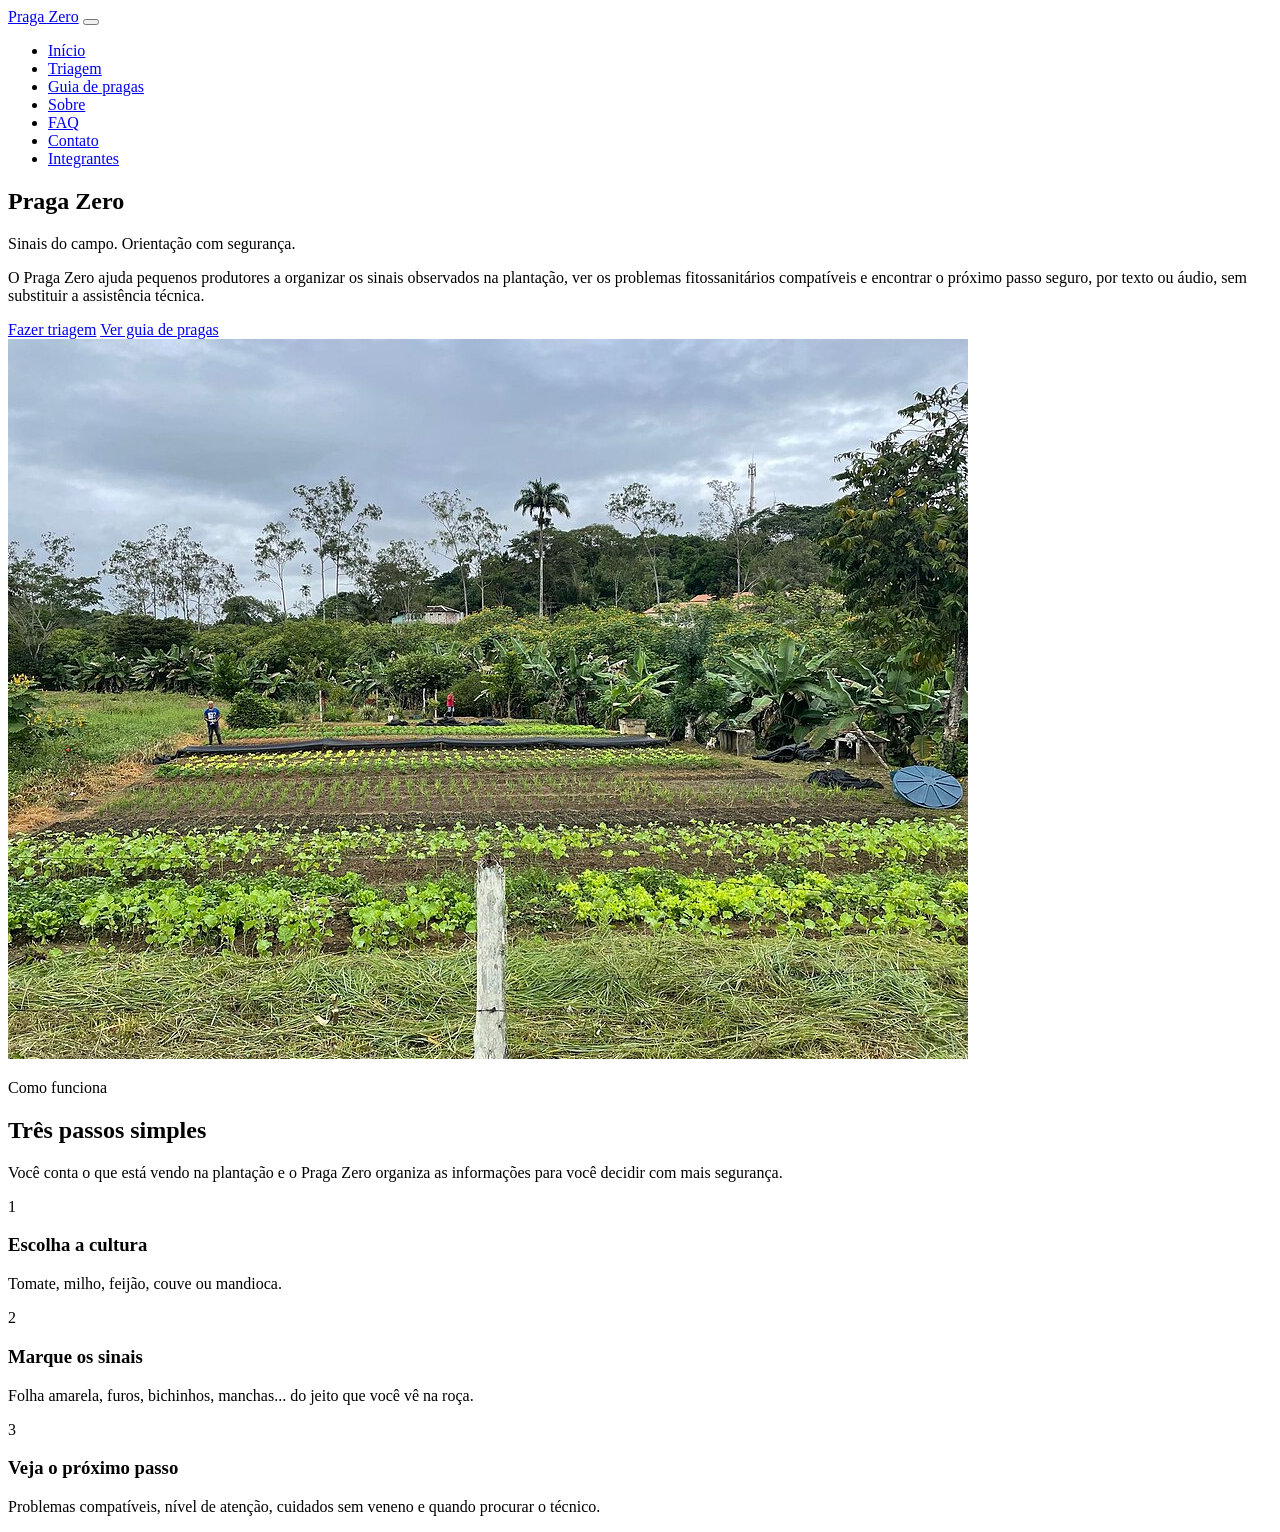
==== index.html @ ce3b55a1 "index: cabecalho com a marca, o menu e o texto do hero" ====
<!DOCTYPE html>
<html lang="pt-BR">
<head>
    <meta charset="UTF-8">
    <meta name="viewport" content="width=device-width, initial-scale=1">
    <title>Praga Zero | Sinais do campo. Orientação com segurança.</title>
    <meta name="description" content="Triagem orientativa para o pequeno agricultor familiar: organize os sinais da plantação, veja os problemas compatíveis e o próximo passo seguro.">
    <link rel="stylesheet" href="css/style.css">
    <link rel="icon" href="assets/icons/sprout.svg" type="image/svg+xml">
</head>
<body>
    <header class="topo">
        <div class="container topo__conteudo">
            <a class="marca" href="index.html">Praga Zero</a>
            <button class="menu-botao" type="button" aria-label="Abrir menu" aria-expanded="false" aria-controls="menu-principal">
                <span></span>
                <span></span>
                <span></span>
            </button>
            <nav class="menu" id="menu-principal" aria-label="Menu principal">
                <ul>
                    <li><a href="index.html" aria-current="page">Início</a></li>
                    <li><a href="pagina-solucao-1.html">Triagem</a></li>
                    <li><a href="pagina-solucao-2.html">Guia de pragas</a></li>
                    <li><a href="sobre.html">Sobre</a></li>
                    <li><a href="faq.html">FAQ</a></li>
                    <li><a href="contato.html">Contato</a></li>
                    <li><a href="integrantes.html">Integrantes</a></li>
                </ul>
            </nav>
        </div>
    </header>

    <main id="conteudo">
        <section class="hero">
            <div class="container hero__grade">
                <div>
                    <h1>Praga Zero</h1>
                    <p class="hero__slogan">Sinais do campo. Orientação com segurança.</p>
                    <p>O Praga Zero ajuda pequenos produtores a organizar os sinais observados na plantação, ver os problemas fitossanitários compatíveis e encontrar o próximo passo seguro, por texto ou áudio, sem substituir a assistência técnica.</p>
                    <div class="acoes">
                        <a class="btn btn--claro" href="pagina-solucao-1.html">Fazer triagem</a>
                        <a class="btn" href="pagina-solucao-2.html">Ver guia de pragas</a>
                    </div>
                </div>
                <img src="assets/images/horta-familiar.jpg" alt="Horta de uma família agricultora em Uruçuca, na Bahia, com canteiros de verduras" width="960" height="720">
            </div>
        </section>

        <section class="secao">
            <div class="container">
                <p class="sobretitulo">Como funciona</p>
                <h2>Três passos simples</h2>
                <p class="intro">Você conta o que está vendo na plantação e o Praga Zero organiza as informações para você decidir com mais segurança.</p>
                <div class="grade grade--3">
                    <div class="card">
                        <span class="numero">1</span>
                        <h3>Escolha a cultura</h3>
                        <p>Tomate, milho, feijão, couve ou mandioca.</p>
                    </div>
                    <div class="card">
                        <span class="numero">2</span>
                        <h3>Marque os sinais</h3>
                        <p>Folha amarela, furos, bichinhos, manchas... do jeito que você vê na roça.</p>
                    </div>
                    <div class="card">
                        <span class="numero">3</span>
                        <h3>Veja o próximo passo</h3>
                        <p>Problemas compatíveis, nível de atenção, cuidados sem veneno e quando procurar o técnico.</p>
                    </div>
                </div>
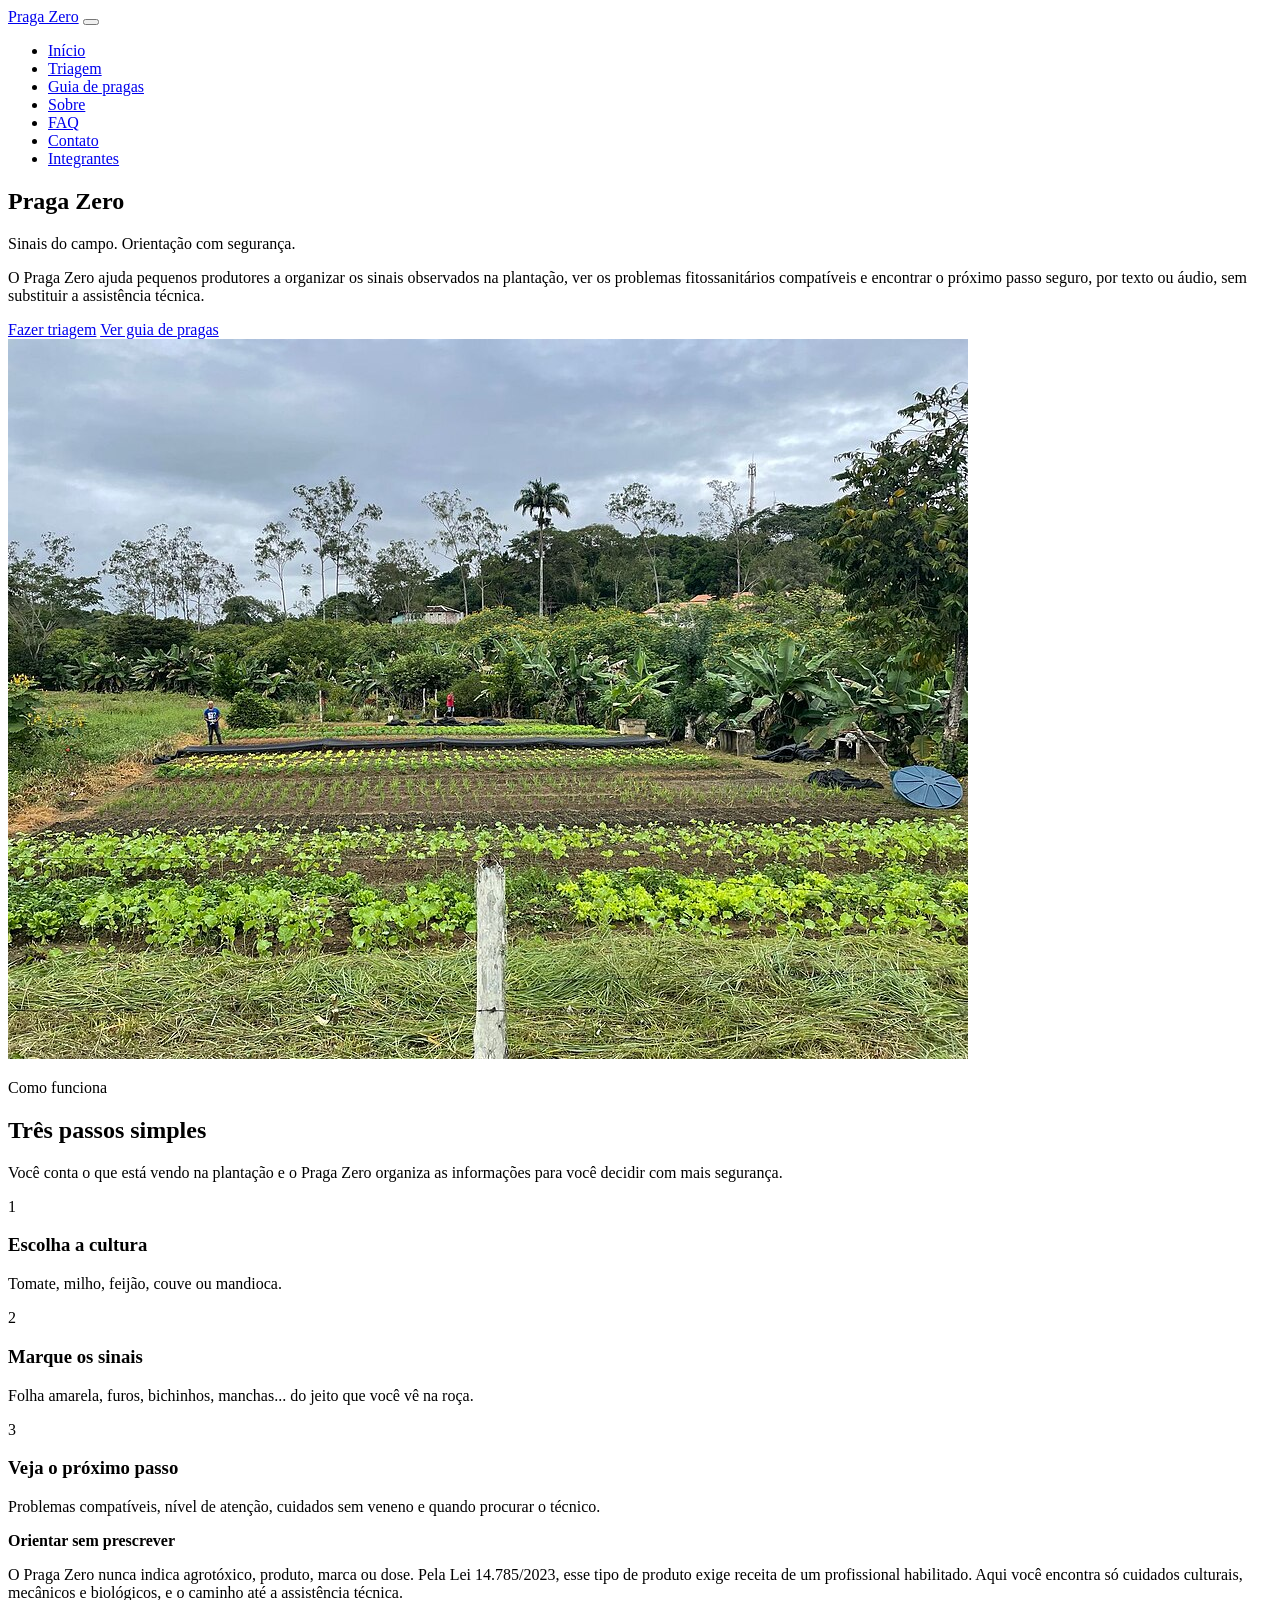
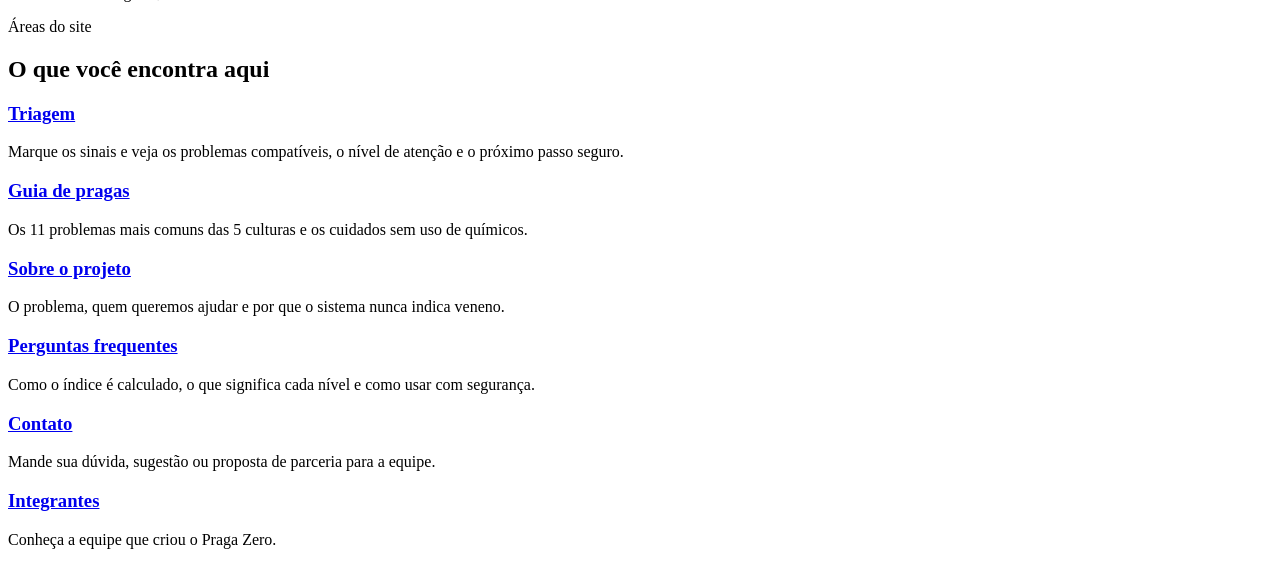
==== commit 69def372: "index: explicacao dos passos de uso e aviso de que o site nao passa veneno" ====
--- a/index.html
+++ b/index.html
@@ -68,4 +68,43 @@
                         <h3>Veja o próximo passo</h3>
                         <p>Problemas compatíveis, nível de atenção, cuidados sem veneno e quando procurar o técnico.</p>
                     </div>
-                </div>+                </div>
+
+                <div class="aviso aviso--terra">
+                    <strong>Orientar sem prescrever</strong>
+                    <p>O Praga Zero nunca indica agrotóxico, produto, marca ou dose. Pela Lei 14.785/2023, esse tipo de produto exige receita de um profissional habilitado. Aqui você encontra só cuidados culturais, mecânicos e biológicos, e o caminho até a assistência técnica.</p>
+                </div>
+            </div>
+        </section>
+
+        <section class="secao secao--alt">
+            <div class="container">
+                <p class="sobretitulo">Áreas do site</p>
+                <h2>O que você encontra aqui</h2>
+                <div class="grade grade--3">
+                    <article class="card">
+                        <h3><a href="pagina-solucao-1.html">Triagem</a></h3>
+                        <p>Marque os sinais e veja os problemas compatíveis, o nível de atenção e o próximo passo seguro.</p>
+                    </article>
+                    <article class="card">
+                        <h3><a href="pagina-solucao-2.html">Guia de pragas</a></h3>
+                        <p>Os 11 problemas mais comuns das 5 culturas e os cuidados sem uso de químicos.</p>
+                    </article>
+                    <article class="card">
+                        <h3><a href="sobre.html">Sobre o projeto</a></h3>
+                        <p>O problema, quem queremos ajudar e por que o sistema nunca indica veneno.</p>
+                    </article>
+                    <article class="card">
+                        <h3><a href="faq.html">Perguntas frequentes</a></h3>
+                        <p>Como o índice é calculado, o que significa cada nível e como usar com segurança.</p>
+                    </article>
+                    <article class="card">
+                        <h3><a href="contato.html">Contato</a></h3>
+                        <p>Mande sua dúvida, sugestão ou proposta de parceria para a equipe.</p>
+                    </article>
+                    <article class="card">
+                        <h3><a href="integrantes.html">Integrantes</a></h3>
+                        <p>Conheça a equipe que criou o Praga Zero.</p>
+                    </article>
+                </div>
+            </div>
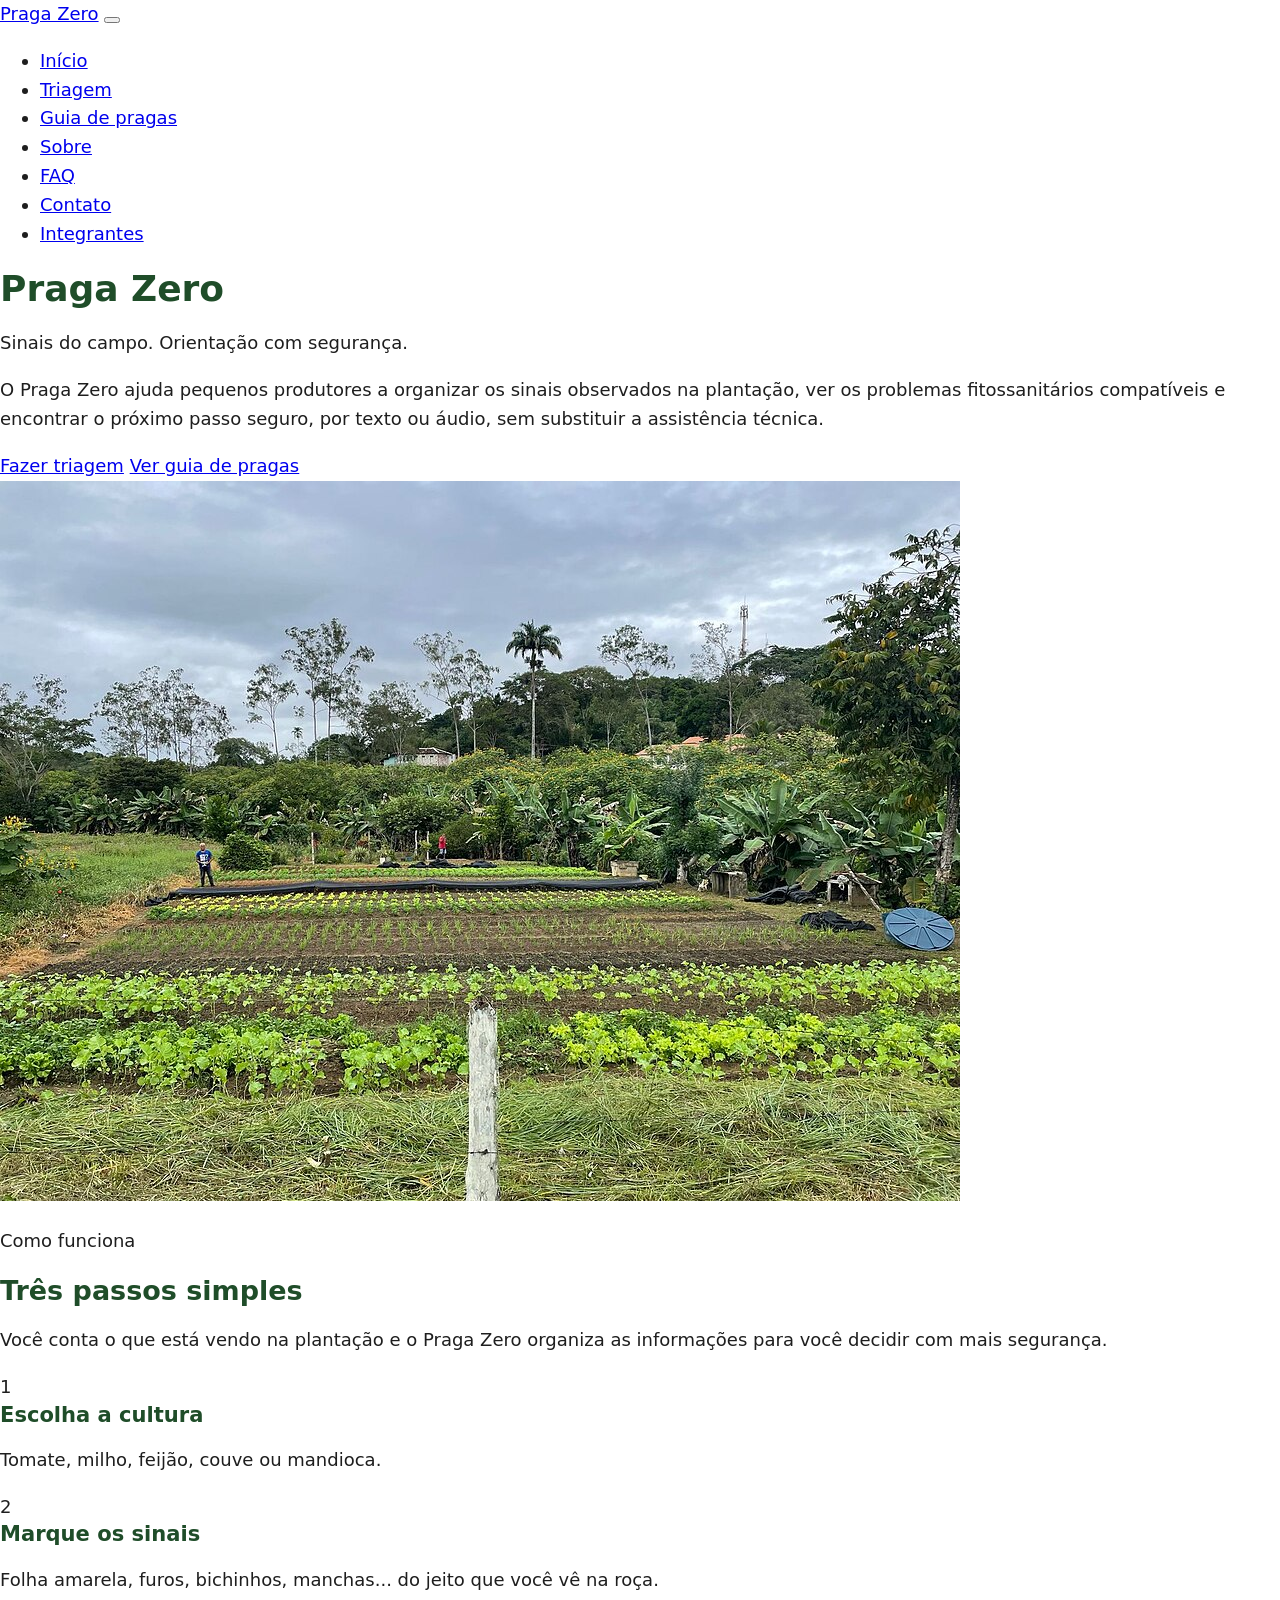
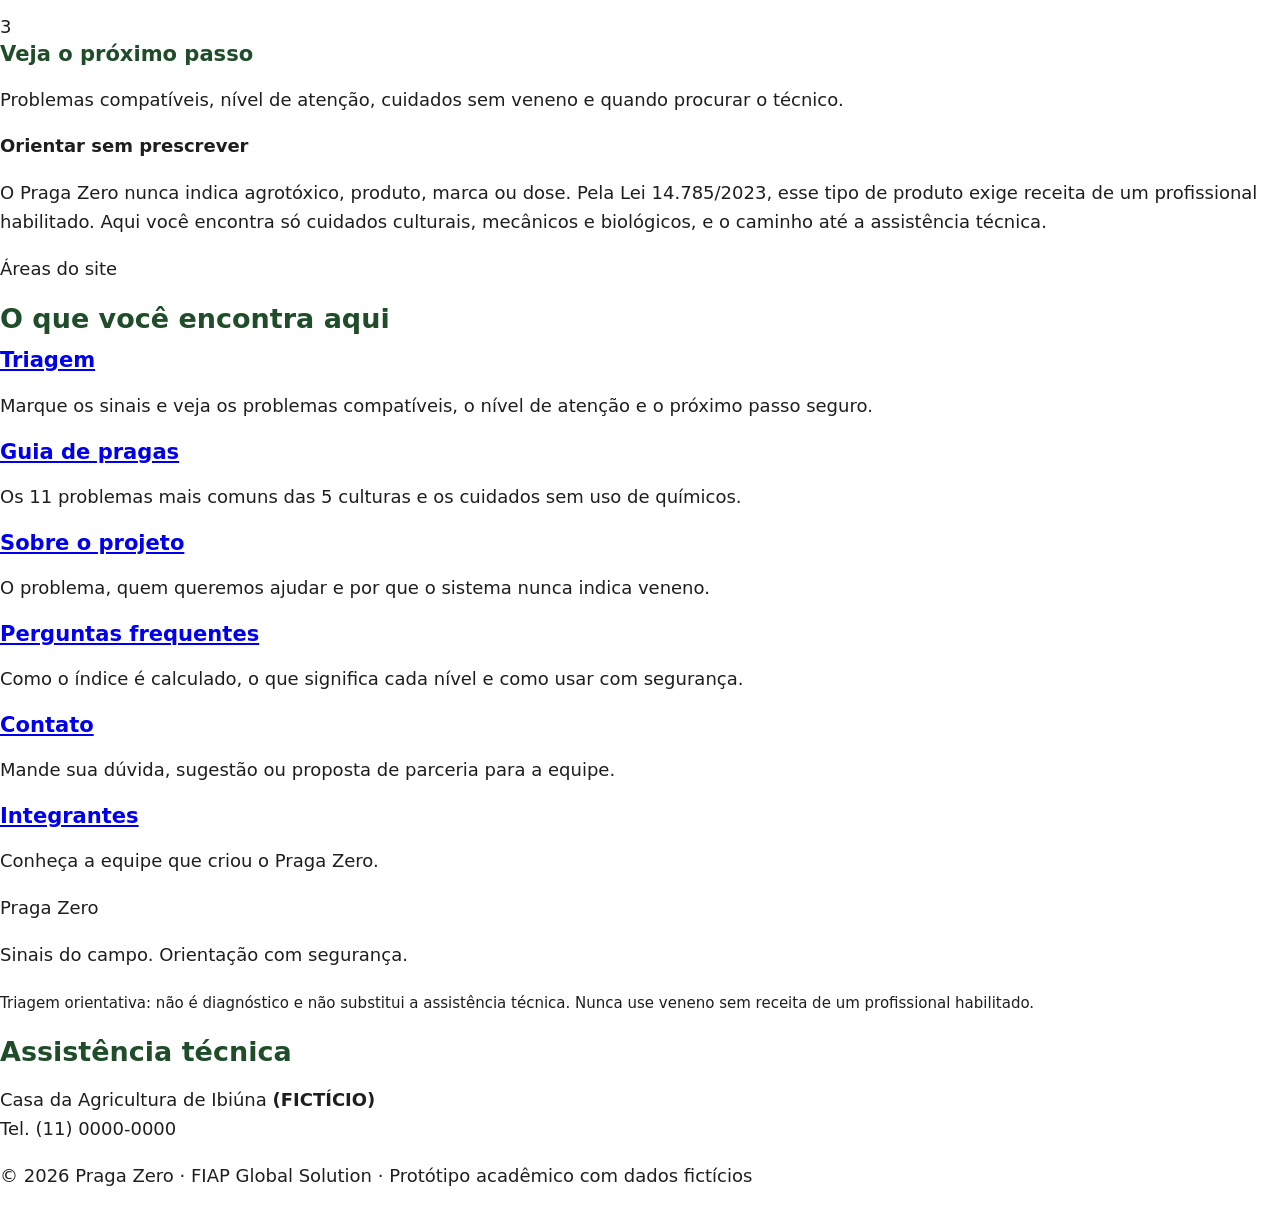
==== commit d13575bd: "index: cards das areas do site com links para as paginas" ====
--- a/index.html
+++ b/index.html
@@ -107,4 +107,26 @@
                         <p>Conheça a equipe que criou o Praga Zero.</p>
                     </article>
                 </div>
-            </div>+            </div>
+        </section>
+
+    </main>
+
+    <footer class="rodape">
+        <div class="container rodape__grade">
+            <div>
+                <p class="marca">Praga Zero</p>
+                <p>Sinais do campo. Orientação com segurança.</p>
+                <p><small>Triagem orientativa: não é diagnóstico e não substitui a assistência técnica. Nunca use veneno sem receita de um profissional habilitado.</small></p>
+            </div>
+            <div>
+                <h2 class="rodape__titulo">Assistência técnica</h2>
+                <p>Casa da Agricultura de Ibiúna <strong>(FICTÍCIO)</strong><br>Tel. (11) 0000-0000</p>
+            </div>
+        </div>
+        <p class="rodape__copy">© 2026 Praga Zero · FIAP Global Solution · Protótipo acadêmico com dados fictícios</p>
+    </footer>
+
+    <script src="js/script.js"></script>
+</body>
+</html>
--- a/css/style.css
+++ b/css/style.css
@@ -0,0 +1,52 @@
+/* Praga Zero: estilos do site (celular primeiro; tablet a partir de 768px, desktop a partir de 1200px) */
+
+:root {
+    --verde: #2e6b3a;
+    --verde-escuro: #1f4d29;
+    --verde-claro: #e3efe3;
+    --terra: #a6512a;
+    --terra-clara: #f6e7dd;
+    --areia: #f6f3ec;
+    --vermelho: #b3261e;
+    --vermelho-claro: #fbe4e2;
+    --laranja: #8a5300;
+    --fundo: #ffffff;
+    --texto: #1e1e1e;
+    --cinza: #4a4a4a;
+    --borda: #d9d4c7;
+}
+
+/* Base */
+
+* {
+    box-sizing: border-box;
+}
+
+html {
+    font-size: 18px;
+}
+
+body {
+    margin: 0;
+    font-family: system-ui, "Segoe UI", Roboto, Arial, sans-serif;
+    line-height: 1.6;
+    color: var(--texto);
+    background: var(--fundo);
+}
+
+img {
+    max-width: 100%;
+    height: auto;
+}
+
+h1,
+h2,
+h3 {
+    margin: 0 0 12px;
+    line-height: 1.25;
+    color: var(--verde-escuro);
+}
+
+h1 {
+    font-size: 2rem;
+}
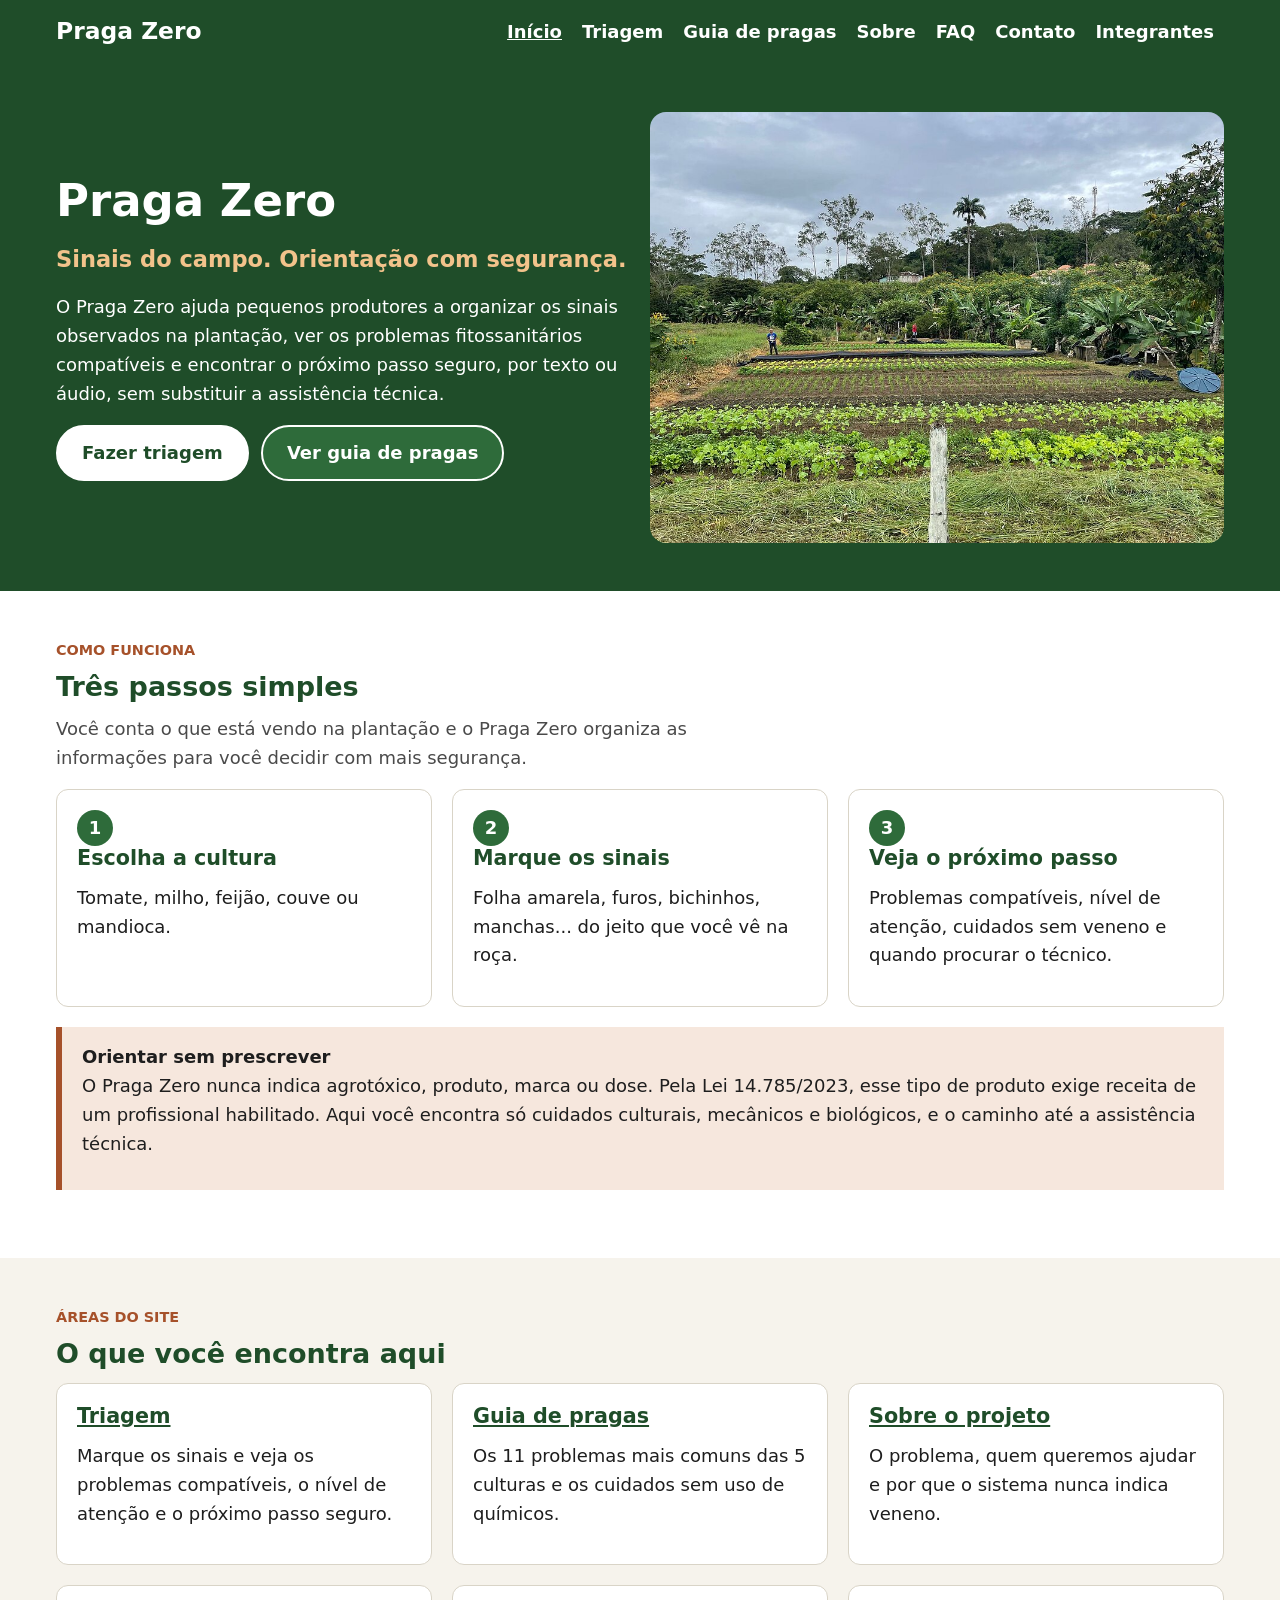
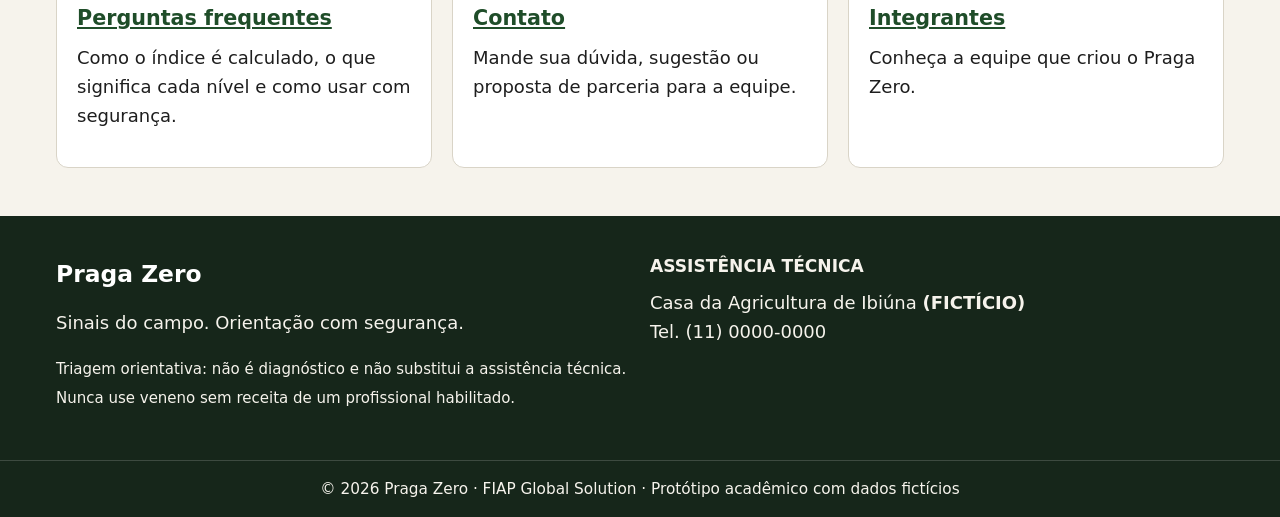
==== commit 15a46bcc: "acessibilidade: link para pular o menu e foco visivel nos elementos" ====
--- a/index.html
+++ b/index.html
@@ -9,6 +9,8 @@
     <link rel="icon" href="assets/icons/sprout.svg" type="image/svg+xml">
 </head>
 <body>
+<a class="pular" href="#conteudo">Pular para o conteúdo</a>
+
     <header class="topo">
         <div class="container topo__conteudo">
             <a class="marca" href="index.html">Praga Zero</a>
--- a/css/style.css
+++ b/css/style.css
@@ -49,4 +49,628 @@
 
 h1 {
     font-size: 2rem;
-}+}
+
+h2 {
+    font-size: 1.5rem;
+}
+
+h3 {
+    font-size: 1.15rem;
+}
+
+p {
+    margin: 0 0 16px;
+}
+
+a {
+    color: var(--verde-escuro);
+}
+
+button,
+input,
+select,
+textarea {
+    font: inherit;
+}
+
+:focus-visible {
+    outline: 3px solid var(--verde-escuro);
+    outline-offset: 2px;
+}
+
+.topo :focus-visible,
+.hero :focus-visible,
+.rodape :focus-visible {
+    outline-color: #ffffff;
+}
+
+/* Classes de apoio */
+
+.container {
+    max-width: 1200px;
+    margin: 0 auto;
+    padding: 0 16px;
+}
+
+/* Link para pular o menu (aparece no primeiro Tab) */
+
+.pular {
+    position: absolute;
+    top: 8px;
+    left: 8px;
+    z-index: 10;
+    padding: 10px 18px;
+    border-radius: 8px;
+    background: var(--verde-escuro);
+    font-weight: bold;
+    color: #ffffff;
+    text-decoration: none;
+    transform: translateY(-250%);
+}
+
+.pular:focus {
+    transform: none;
+}
+
+.secao {
+    padding: 48px 0;
+}
+
+.secao--alt,
+.pagina-titulo {
+    background: var(--areia);
+}
+
+.pagina-titulo {
+    padding: 40px 0 24px;
+    border-bottom: 1px solid var(--borda);
+}
+
+.sobretitulo {
+    margin-bottom: 8px;
+    font-size: 0.8rem;
+    font-weight: bold;
+    text-transform: uppercase;
+    color: var(--terra);
+}
+
+.intro {
+    max-width: 700px;
+    color: var(--cinza);
+}
+
+.nota {
+    font-size: 0.9rem;
+    color: var(--cinza);
+}
+
+.cientifico {
+    font-style: italic;
+    color: var(--cinza);
+}
+
+.tag {
+    padding: 0 8px;
+    border: 1px solid var(--terra);
+    border-radius: 20px;
+    font-size: 0.75rem;
+    font-weight: bold;
+    color: var(--terra);
+}
+
+.grade {
+    display: grid;
+    gap: 20px;
+}
+
+.acoes {
+    display: flex;
+    flex-wrap: wrap;
+    gap: 12px;
+}
+
+.bloco {
+    margin-top: 24px;
+}
+
+/* Cabeçalho e menu */
+
+.topo {
+    background: var(--verde-escuro);
+}
+
+.topo__conteudo {
+    display: flex;
+    flex-wrap: wrap;
+    align-items: center;
+    justify-content: space-between;
+    min-height: 64px;
+}
+
+.marca {
+    font-size: 1.3rem;
+    font-weight: bold;
+    color: #ffffff;
+    text-decoration: none;
+}
+
+.menu-botao {
+    display: flex;
+    flex-direction: column;
+    justify-content: center;
+    gap: 5px;
+    width: 48px;
+    height: 48px;
+    padding: 0 11px;
+    border: 2px solid #ffffff;
+    border-radius: 8px;
+    background: none;
+    cursor: pointer;
+}
+
+.menu-botao span {
+    height: 3px;
+    background: #ffffff;
+}
+
+.menu {
+    display: none;
+    width: 100%;
+    padding-bottom: 16px;
+}
+
+.menu--aberto {
+    display: block;
+}
+
+.menu ul {
+    margin: 0;
+    padding: 0;
+    list-style: none;
+}
+
+.menu a {
+    display: block;
+    padding: 12px 8px;
+    border-bottom: 1px solid #3d6b47;
+    font-weight: bold;
+    color: #ffffff;
+    text-decoration: none;
+}
+
+.menu a:hover,
+.menu a[aria-current="page"] {
+    text-decoration: underline;
+}
+
+/* Rodapé */
+
+.rodape {
+    padding-top: 40px;
+    background: #16261a;
+    color: #f6f3ec;
+}
+
+.rodape__grade {
+    display: grid;
+    gap: 24px;
+}
+
+.rodape__titulo {
+    font-size: 0.95rem;
+    text-transform: uppercase;
+    color: #f6f3ec;
+}
+
+.rodape__copy {
+    margin: 32px 0 0;
+    padding: 16px;
+    border-top: 1px solid #3d4a40;
+    font-size: 0.85rem;
+    text-align: center;
+}
+
+/* Botões */
+
+.btn {
+    display: inline-block;
+    padding: 12px 24px;
+    border: 2px solid var(--verde);
+    border-radius: 30px;
+    background: var(--verde);
+    font-weight: bold;
+    color: #ffffff;
+    text-decoration: none;
+    cursor: pointer;
+}
+
+.btn:hover {
+    background: var(--verde-escuro);
+}
+
+.btn--secundario {
+    background: none;
+    color: var(--verde-escuro);
+}
+
+.btn--secundario:hover {
+    background: var(--verde-claro);
+}
+
+.btn--claro {
+    border-color: #ffffff;
+    background: #ffffff;
+    color: var(--verde-escuro);
+}
+
+.btn--pequeno {
+    padding: 6px 16px;
+    font-size: 0.9rem;
+}
+
+/* Cards e avisos */
+
+.card {
+    padding: 20px;
+    border: 1px solid var(--borda);
+    border-radius: 12px;
+    background: var(--fundo);
+}
+
+.numero {
+    display: inline-block;
+    width: 36px;
+    height: 36px;
+    border-radius: 50%;
+    background: var(--verde);
+    font-weight: bold;
+    line-height: 36px;
+    text-align: center;
+    color: #ffffff;
+}
+
+.aviso {
+    margin: 20px 0;
+    padding: 16px 20px;
+    border-left: 6px solid var(--verde);
+    background: var(--verde-claro);
+}
+
+.aviso--terra {
+    border-color: var(--terra);
+    background: var(--terra-clara);
+}
+
+.aviso--alerta {
+    border-color: var(--vermelho);
+    background: var(--vermelho-claro);
+}
+
+/* Formulários */
+
+.campo {
+    margin-bottom: 18px;
+}
+
+.campo label {
+    display: block;
+    margin-bottom: 4px;
+    font-weight: bold;
+}
+
+.campo input,
+.campo select,
+.campo textarea {
+    width: 100%;
+    padding: 12px;
+    border: 2px solid #7a7568;
+    border-radius: 8px;
+    background: var(--fundo);
+    color: var(--texto);
+}
+
+.campo textarea {
+    height: 150px;
+}
+
+.campo .campo-erro {
+    border-color: var(--vermelho);
+    background: var(--vermelho-claro);
+}
+
+.erro {
+    margin: 4px 0 0;
+    font-size: 0.9rem;
+    font-weight: bold;
+    color: var(--vermelho);
+}
+
+/* Página inicial */
+
+.hero {
+    padding: 48px 0;
+    background: var(--verde-escuro);
+    color: #ffffff;
+}
+
+.hero h1 {
+    font-size: 2.5rem;
+    color: #ffffff;
+}
+
+.hero__grade {
+    display: grid;
+    gap: 32px;
+    align-items: center;
+}
+
+.hero__slogan {
+    font-size: 1.25rem;
+    font-weight: bold;
+    color: #f2c38b;
+}
+
+.hero img {
+    border-radius: 16px;
+}
+
+.hero .btn {
+    border-color: #ffffff;
+}
+
+/* Sobre */
+
+.destaque {
+    display: block;
+    font-size: 3rem;
+    font-weight: bold;
+    line-height: 1.1;
+    color: var(--terra);
+}
+
+/* Triagem */
+
+.etapa {
+    margin: 0 0 24px;
+    padding: 20px;
+    border: 1px solid var(--borda);
+    border-radius: 12px;
+}
+
+.etapa legend {
+    padding: 0 6px;
+    font-size: 1.2rem;
+    font-weight: bold;
+    color: var(--verde-escuro);
+}
+
+.grade-opcoes {
+    display: grid;
+    gap: 10px;
+}
+
+.opcao {
+    display: flex;
+    align-items: center;
+    gap: 12px;
+    padding: 12px 16px;
+    border: 2px solid var(--borda);
+    border-radius: 12px;
+    font-weight: bold;
+    line-height: 1.35;
+    cursor: pointer;
+}
+
+.opcao input {
+    width: 20px;
+    height: 20px;
+    margin: 0;
+    accent-color: var(--verde);
+}
+
+#candidatos {
+    display: grid;
+    gap: 16px;
+}
+
+.indicador {
+    border-top: 6px solid var(--verde);
+    text-align: center;
+}
+
+.indicador p {
+    margin: 0;
+    color: var(--cinza);
+}
+
+.indicador strong {
+    display: block;
+    font-size: 2rem;
+}
+
+.indicador .status {
+    padding: 10px 0;
+    font-size: 1.1rem;
+}
+
+.nivel-medio {
+    border-top-color: var(--laranja);
+}
+
+.nivel-medio strong {
+    color: var(--laranja);
+}
+
+.nivel-alto {
+    border-top-color: var(--vermelho);
+}
+
+.nivel-alto strong {
+    color: var(--vermelho);
+}
+
+.manejos li {
+    padding: 6px 0;
+}
+
+/* Guia de pragas */
+
+.filtro {
+    display: flex;
+    flex-wrap: wrap;
+    gap: 8px;
+    margin-bottom: 16px;
+}
+
+.filtro__botao {
+    padding: 6px 18px;
+    border: 2px solid var(--verde);
+    border-radius: 20px;
+    background: var(--fundo);
+    font-weight: bold;
+    color: var(--verde-escuro);
+    cursor: pointer;
+}
+
+/* Botão do filtro escolhido (o JS muda o aria-pressed) */
+.filtro__botao[aria-pressed="true"] {
+    background: var(--verde);
+    color: #ffffff;
+}
+
+.lista-pragas,
+.lista-integrantes {
+    display: grid;
+    gap: 20px;
+    margin: 0;
+    padding: 0;
+    list-style: none;
+}
+
+.card-praga h4 {
+    margin: 16px 0 4px;
+    color: var(--verde-escuro);
+}
+
+/* FAQ */
+
+.faq {
+    max-width: 860px;
+}
+
+.faq__item {
+    margin-bottom: 12px;
+    border: 1px solid var(--borda);
+    border-radius: 12px;
+}
+
+.faq__item h2 {
+    margin: 0;
+    font-size: 1.05rem;
+}
+
+.faq__pergunta {
+    width: 100%;
+    padding: 16px 20px;
+    border: none;
+    background: none;
+    font-weight: bold;
+    text-align: left;
+    color: var(--verde-escuro);
+    cursor: pointer;
+}
+
+/* Sinal de + ou − no fim da pergunta */
+.faq__pergunta::after {
+    content: " +";
+}
+
+.faq__pergunta[aria-expanded="true"]::after {
+    content: " −";
+}
+
+.faq__resposta {
+    padding: 0 20px 4px;
+}
+
+/* Contato e integrantes */
+
+.contato__grade {
+    display: grid;
+    gap: 32px;
+}
+
+.integrante {
+    text-align: center;
+}
+
+.integrante img {
+    width: 140px;
+    height: 140px;
+    border: 4px solid var(--verde);
+    border-radius: 50%;
+}
+
+.integrante ul {
+    padding: 0;
+    list-style: none;
+}
+
+.integrante .acoes {
+    justify-content: center;
+}
+
+/* Tablet (768px ou mais) */
+
+@media (min-width: 768px) {
+    .grade--2,
+    .grade--3,
+    .grade-opcoes,
+    .lista-pragas,
+    .lista-integrantes {
+        grid-template-columns: 1fr 1fr;
+    }
+
+    .hero__grade,
+    .rodape__grade,
+    .campos {
+        display: grid;
+        grid-template-columns: 1fr 1fr;
+        gap: 20px;
+    }
+}
+
+/* Desktop (1200px ou mais) */
+
+@media (min-width: 1200px) {
+    .menu-botao {
+        display: none;
+    }
+
+    .menu {
+        display: block;
+        width: auto;
+        padding: 0;
+    }
+
+    .menu ul {
+        display: flex;
+    }
+
+    .menu a {
+        padding: 8px 10px;
+        border: none;
+    }
+
+    .grade--3,
+    .grade-opcoes,
+    .lista-pragas,
+    .lista-integrantes {
+        grid-template-columns: 1fr 1fr 1fr;
+    }
+
+    .contato__grade {
+        grid-template-columns: 2fr 1fr;
+    }
+}
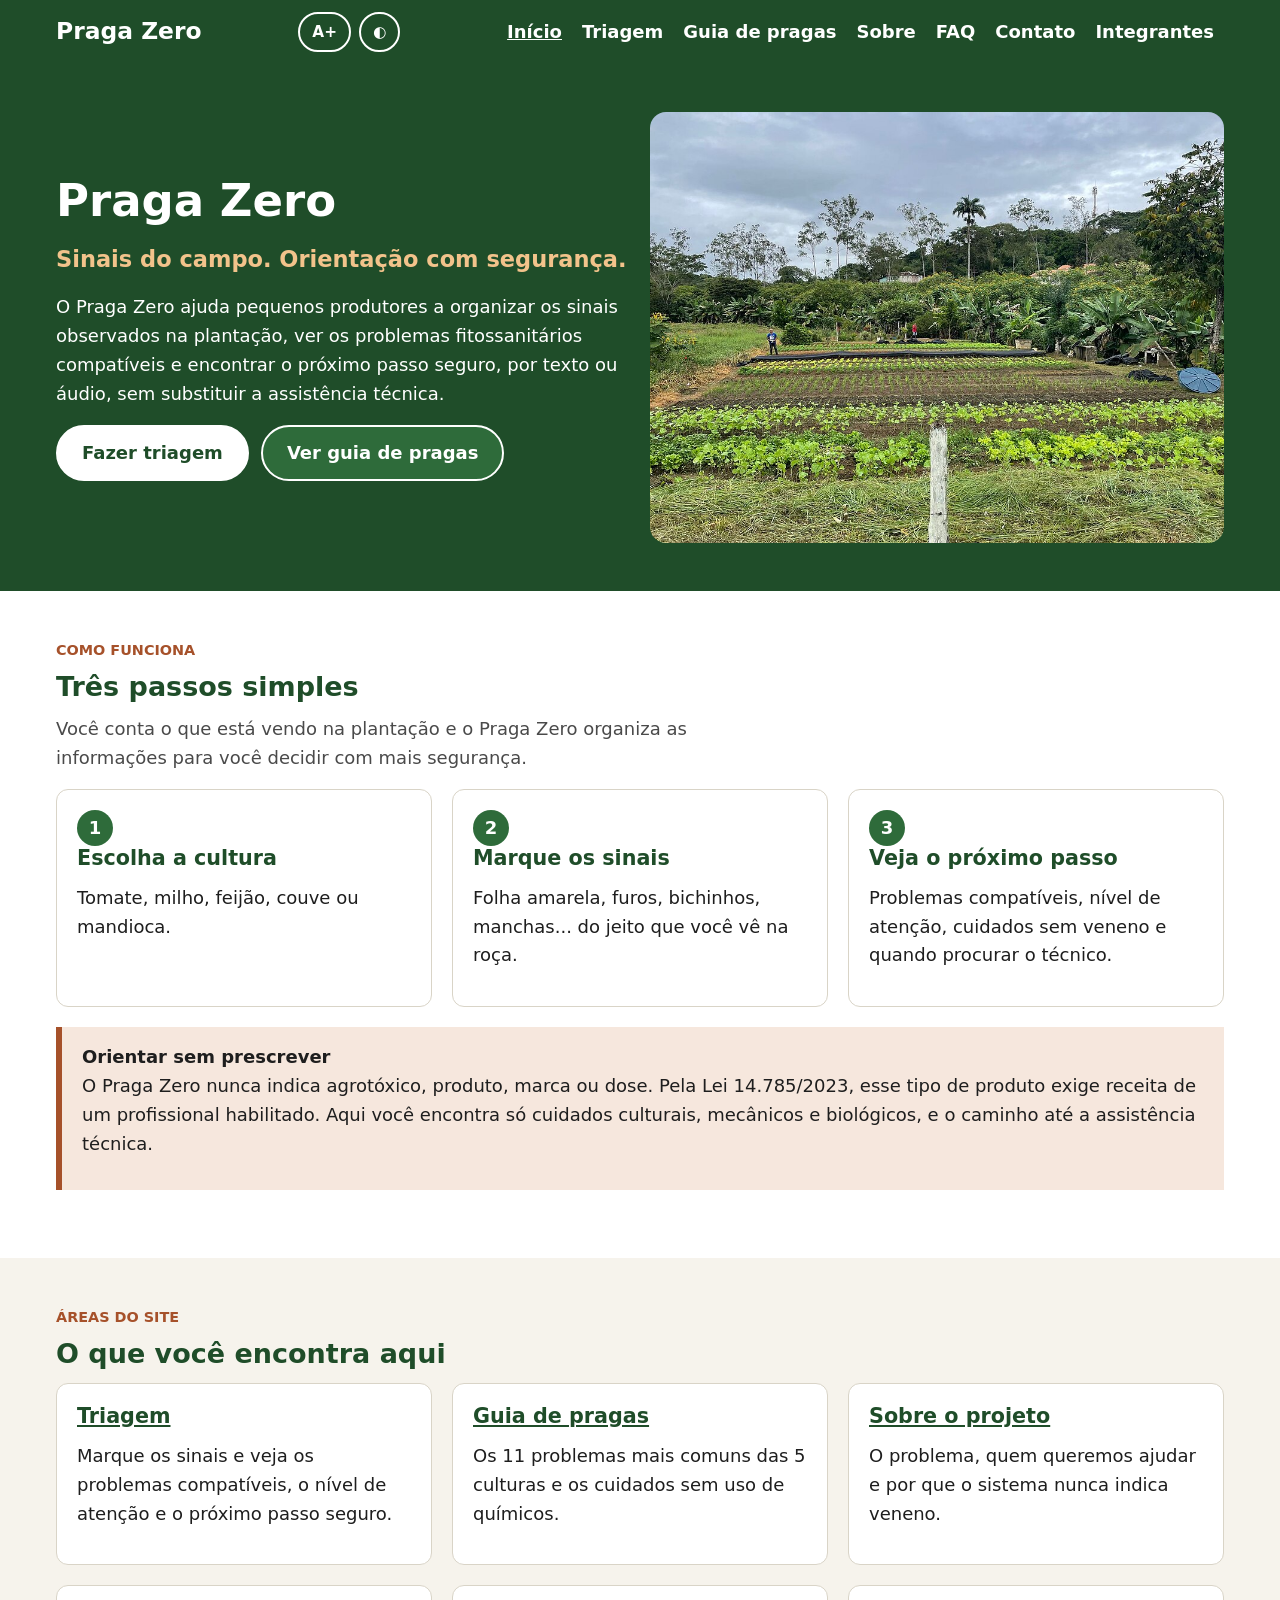
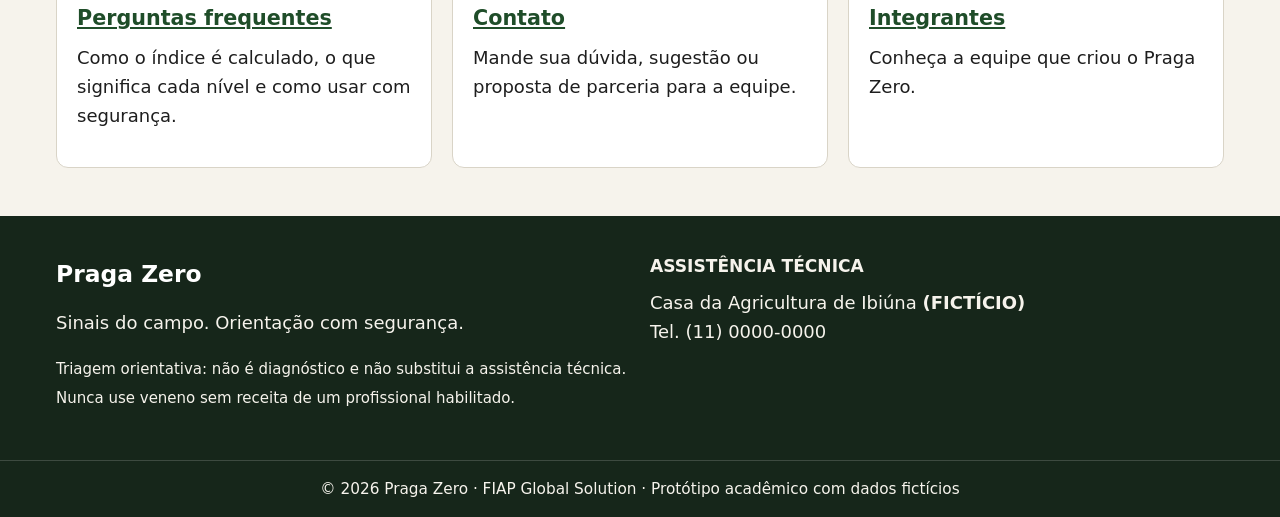
==== commit f3cddae2: "acessibilidade: botoes de fonte maior e alto contraste no cabecalho" ====
--- a/index.html
+++ b/index.html
@@ -14,6 +14,10 @@
     <header class="topo">
         <div class="container topo__conteudo">
             <a class="marca" href="index.html">Praga Zero</a>
+            <div class="acessibilidade" role="group" aria-label="Acessibilidade">
+                <button class="acessibilidade__botao" type="button" data-acessibilidade="fonte" aria-label="Aumentar a fonte" aria-pressed="false"><span aria-hidden="true">A+</span></button>
+                <button class="acessibilidade__botao" type="button" data-acessibilidade="contraste" aria-label="Alto contraste" aria-pressed="false"><span aria-hidden="true">◐</span></button>
+            </div>
             <button class="menu-botao" type="button" aria-label="Abrir menu" aria-expanded="false" aria-controls="menu-principal">
                 <span></span>
                 <span></span>
--- a/css/style.css
+++ b/css/style.css
@@ -244,6 +244,30 @@
     text-decoration: underline;
 }
 
+/* Botões de fonte maior e alto contraste */
+
+.acessibilidade {
+    display: flex;
+    gap: 8px;
+}
+
+.acessibilidade__botao {
+    min-height: 40px;
+    padding: 6px 12px;
+    border: 2px solid #ffffff;
+    border-radius: 999px;
+    background: none;
+    font-size: 0.85rem;
+    font-weight: bold;
+    color: #ffffff;
+    cursor: pointer;
+}
+
+.acessibilidade__botao[aria-pressed="true"] {
+    background: #ffffff;
+    color: var(--verde-escuro);
+}
+
 /* Rodapé */
 
 .rodape {
@@ -674,3 +698,73 @@
         grid-template-columns: 2fr 1fr;
     }
 }
+
+/* Preferências de acessibilidade escolhidas nos botões do cabeçalho */
+
+html.fonte-maior {
+    font-size: 22px;
+}
+
+html.alto-contraste {
+    --fundo: #000000;
+    --texto: #ffffff;
+    --cinza: #eeeeee;
+    --borda: #ffffff;
+    --areia: #101010;
+    --verde: #7fe08e;
+    --verde-escuro: #b6f2c0;
+    --verde-claro: #122915;
+    --terra: #ffb385;
+    --terra-clara: #2b1a12;
+    --vermelho: #ff9f97;
+    --vermelho-claro: #2b1512;
+    --laranja: #ffd18c;
+}
+
+html.alto-contraste .topo,
+html.alto-contraste .hero,
+html.alto-contraste .rodape {
+    background: #0a0a0a;
+}
+
+html.alto-contraste .menu a {
+    border-bottom-color: #ffffff;
+}
+
+html.alto-contraste .btn,
+html.alto-contraste .numero,
+html.alto-contraste .filtro__botao[aria-pressed="true"],
+html.alto-contraste .acessibilidade__botao[aria-pressed="true"] {
+    border-color: var(--verde);
+    background: var(--verde);
+    color: #000000;
+}
+
+html.alto-contraste .btn:hover {
+    background: var(--verde-escuro);
+}
+
+html.alto-contraste .btn--secundario {
+    background: none;
+    color: var(--verde-escuro);
+}
+
+html.alto-contraste .btn--claro {
+    border-color: #ffffff;
+    background: #ffffff;
+    color: #000000;
+}
+
+html.alto-contraste .integrante img {
+    border-color: #ffffff;
+}
+
+html.alto-contraste :focus-visible {
+    outline-color: #ffd18c;
+}
+
+@media (prefers-reduced-motion: reduce) {
+    html {
+        scroll-behavior: auto;
+    }
+}
